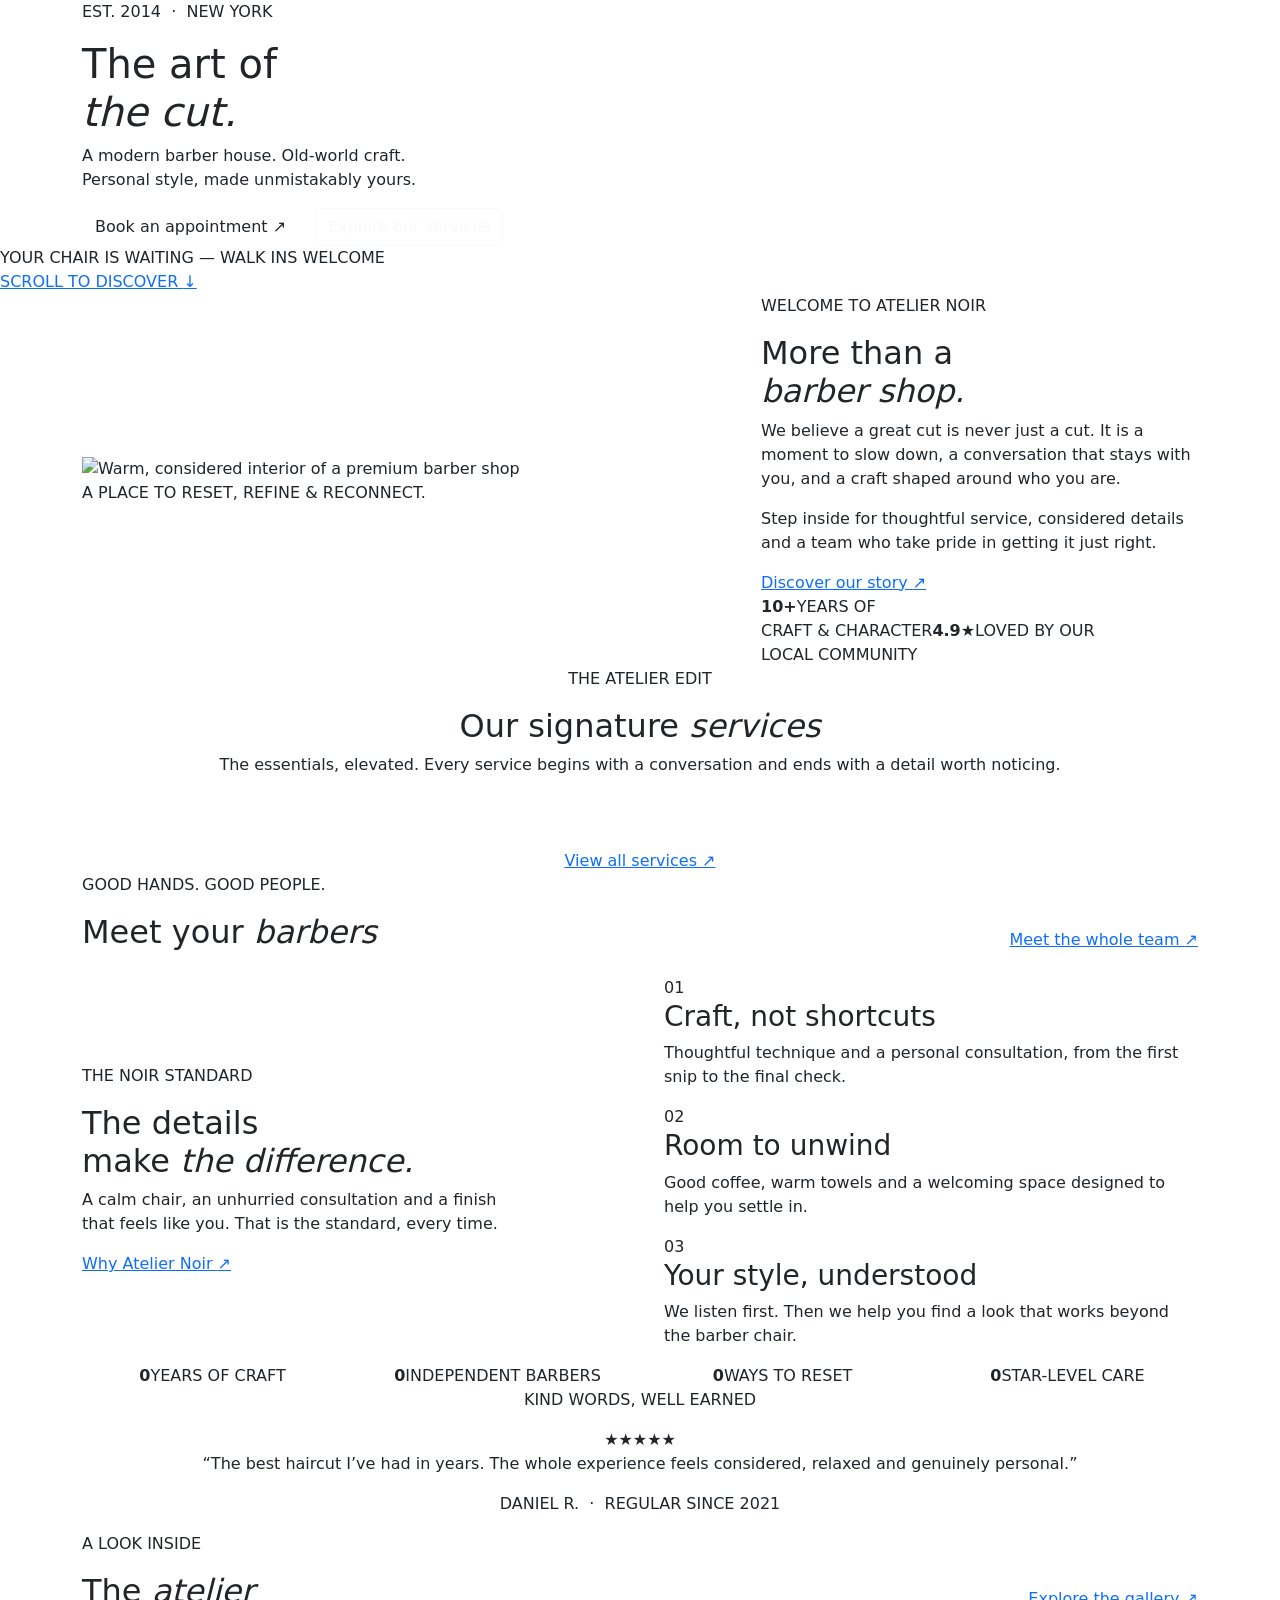
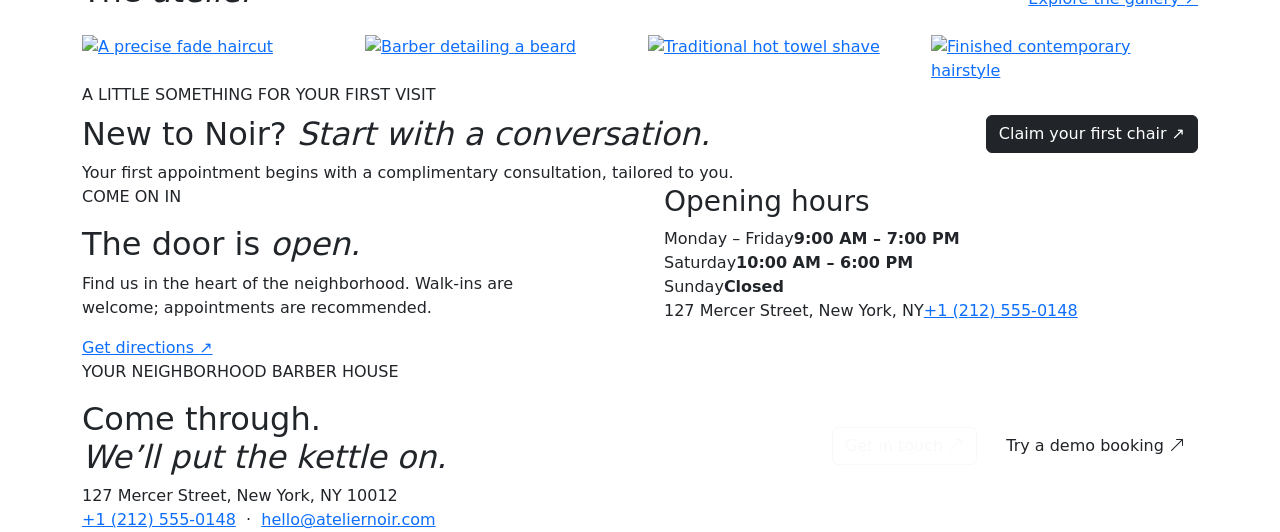
==== index.html @ aff69be7 "Add files via upload" ====
<!doctype html>
<html lang="en">
<head>
  <meta charset="utf-8">
  <meta name="viewport" content="width=device-width, initial-scale=1">
  <meta name="description" content="Atelier Noir is a modern barber house for considered cuts, traditional shaves and exceptional grooming in the heart of the city.">
  <title>Atelier Noir — The Art of the Cut</title>
  <link rel="icon" type="image/svg+xml" href="assets/icons/favicon.svg">
  <link rel="preconnect" href="https://fonts.googleapis.com">
  <link rel="preconnect" href="https://fonts.gstatic.com" crossorigin>
  <link href="https://fonts.googleapis.com/css2?family=DM+Sans:wght@400;500;600;700&family=Playfair+Display:wght@400;500;600;700&display=swap" rel="stylesheet">
  <link href="https://cdn.jsdelivr.net/npm/bootstrap@5.3.3/dist/css/bootstrap.min.css" rel="stylesheet">
  <link href="https://cdn.jsdelivr.net/npm/bootstrap-icons@1.11.3/font/bootstrap-icons.min.css" rel="stylesheet">
  <link href="css/style.css" rel="stylesheet">
  <link href="css/responsive.css" rel="stylesheet">
  <link href="css/animations.css" rel="stylesheet">
</head>
<body data-page="home">
  <div id="site-header"></div>
  <main>
    <section class="hero-home">
      <div class="hero-shade"></div>
      <div class="container hero-content">
        <p class="eyebrow reveal">EST. 2014 &nbsp;·&nbsp; NEW YORK</p>
        <h1 class="display-title reveal">The art of<br><em>the cut.</em></h1>
        <p class="hero-copy reveal">A modern barber house. Old-world craft.<br>Personal style, made unmistakably yours.</p>
        <div class="d-flex flex-wrap gap-3 reveal">
          <a class="btn btn-gold" href="booking.html">Book an appointment <span aria-hidden="true">↗</span></a>
          <a class="btn btn-outline-light" href="services.html">Explore our services</a>
        </div>
      </div>
      <div class="hero-note">YOUR CHAIR IS WAITING <span>—</span> WALK INS WELCOME</div>
      <a class="scroll-cue" href="#welcome" aria-label="Scroll to discover">SCROLL TO DISCOVER <span>↓</span></a>
    </section>

    <section id="welcome" class="section-pad welcome-section">
      <div class="container">
        <div class="row align-items-center g-5">
          <div class="col-lg-6 reveal">
            <div class="image-frame welcome-image"><img src="https://images.unsplash.com/photo-1503951914875-452162b0f3f1?auto=format&fit=crop&w=1200&q=85" alt="Warm, considered interior of a premium barber shop"></div>
            <span class="image-caption">A PLACE TO RESET, REFINE & RECONNECT.</span>
          </div>
          <div class="col-lg-5 offset-lg-1 reveal">
            <p class="eyebrow">WELCOME TO ATELIER NOIR</p>
            <h2 class="section-title">More than a<br><em>barber shop.</em></h2>
            <p class="body-copy">We believe a great cut is never just a cut. It is a moment to slow down, a conversation that stays with you, and a craft shaped around who you are.</p>
            <p class="body-copy">Step inside for thoughtful service, considered details and a team who take pride in getting it just right.</p>
            <a class="text-link" href="about.html">Discover our story <span>↗</span></a>
            <div class="stat-line"><strong>10<span>+</span></strong><span>YEARS OF<br>CRAFT & CHARACTER</span><strong>4.9<span>★</span></strong><span>LOVED BY OUR<br>LOCAL COMMUNITY</span></div>
          </div>
        </div>
      </div>
    </section>

    <section class="section-pad dark-section">
      <div class="container">
        <div class="section-heading text-center reveal">
          <p class="eyebrow">THE ATELIER EDIT</p><h2 class="section-title">Our signature <em>services</em></h2>
          <p class="body-copy mx-auto">The essentials, elevated. Every service begins with a conversation and ends with a detail worth noticing.</p>
        </div>
        <div id="featured-services" class="row g-4 mt-4"></div>
        <div class="text-center mt-5"><a href="services.html" class="text-link">View all services <span>↗</span></a></div>
      </div>
    </section>

    <section class="section-pad team-preview">
      <div class="container">
        <div class="d-flex justify-content-between align-items-end flex-wrap gap-3 mb-5 reveal">
          <div><p class="eyebrow">GOOD HANDS. GOOD PEOPLE.</p><h2 class="section-title mb-0">Meet your <em>barbers</em></h2></div>
          <a href="barbers.html" class="text-link">Meet the whole team <span>↗</span></a>
        </div>
        <div id="featured-barbers" class="row g-4"></div>
      </div>
    </section>

    <section class="why-section section-pad">
      <div class="container">
        <div class="row align-items-center g-5">
          <div class="col-lg-5 reveal"><p class="eyebrow">THE NOIR STANDARD</p><h2 class="section-title">The details<br>make <em>the difference.</em></h2><p class="body-copy">A calm chair, an unhurried consultation and a finish that feels like you. That is the standard, every time.</p><a href="about.html" class="text-link">Why Atelier Noir <span>↗</span></a></div>
          <div class="col-lg-6 offset-lg-1">
            <div class="feature-list reveal"><span class="feature-number">01</span><div><h3>Craft, not shortcuts</h3><p>Thoughtful technique and a personal consultation, from the first snip to the final check.</p></div></div>
            <div class="feature-list reveal"><span class="feature-number">02</span><div><h3>Room to unwind</h3><p>Good coffee, warm towels and a welcoming space designed to help you settle in.</p></div></div>
            <div class="feature-list reveal"><span class="feature-number">03</span><div><h3>Your style, understood</h3><p>We listen first. Then we help you find a look that works beyond the barber chair.</p></div></div>
          </div>
        </div>
      </div>
    </section>

    <section class="numbers-section section-pad">
      <div class="container">
        <div class="row text-center g-4">
          <div class="col-6 col-lg-3 reveal"><strong class="number-stat" data-count="10" data-suffix="+">0</strong><span>YEARS OF CRAFT</span></div>
          <div class="col-6 col-lg-3 reveal"><strong class="number-stat" data-count="3" data-suffix="">0</strong><span>INDEPENDENT BARBERS</span></div>
          <div class="col-6 col-lg-3 reveal"><strong class="number-stat" data-count="19" data-suffix="">0</strong><span>WAYS TO RESET</span></div>
          <div class="col-6 col-lg-3 reveal"><strong class="number-stat" data-count="5" data-suffix="★">0</strong><span>STAR-LEVEL CARE</span></div>
        </div>
      </div>
    </section>

    <section class="quote-section section-pad">
      <div class="container text-center reveal">
        <p class="eyebrow">KIND WORDS, WELL EARNED</p><div class="stars">★★★★★</div>
        <blockquote>“The best haircut I’ve had in years. The whole experience feels considered, relaxed and genuinely personal.”</blockquote>
        <p class="quote-credit">DANIEL R. &nbsp;·&nbsp; REGULAR SINCE 2021</p>
      </div>
    </section>

    <section class="section-pad gallery-strip">
      <div class="container">
        <div class="d-flex justify-content-between align-items-end mb-4 reveal"><div><p class="eyebrow">A LOOK INSIDE</p><h2 class="section-title mb-0">The <em>atelier</em></h2></div><a class="text-link" href="gallery.html">Explore the gallery <span>↗</span></a></div>
        <div class="row g-3">
          <div class="col-6 col-lg-3"><a class="gallery-tile" href="gallery.html"><img src="https://images.unsplash.com/photo-1621605815971-fbc98d665033?auto=format&fit=crop&w=700&q=80" alt="A precise fade haircut"></a></div>
          <div class="col-6 col-lg-3"><a class="gallery-tile" href="gallery.html"><img src="https://images.unsplash.com/photo-1622286342621-4bd786c2447c?auto=format&fit=crop&w=700&q=80" alt="Barber detailing a beard"></a></div>
          <div class="col-6 col-lg-3"><a class="gallery-tile" href="gallery.html"><img src="https://images.unsplash.com/photo-1512690459411-b9245aed614b?auto=format&fit=crop&w=700&q=80" alt="Traditional hot towel shave"></a></div>
          <div class="col-6 col-lg-3"><a class="gallery-tile" href="gallery.html"><img src="https://images.unsplash.com/photo-1599351431202-1e0f0137899a?auto=format&fit=crop&w=700&q=80" alt="Finished contemporary hairstyle"></a></div>
        </div>
      </div>
    </section>

    <section class="offer-band">
      <div class="container d-flex justify-content-between align-items-center flex-wrap gap-4">
        <div><p class="eyebrow mb-2">A LITTLE SOMETHING FOR YOUR FIRST VISIT</p><h2>New to Noir? <em>Start with a conversation.</em></h2><p class="mb-0">Your first appointment begins with a complimentary consultation, tailored to you.</p></div>
        <a href="booking.html" class="btn btn-dark">Claim your first chair <span>↗</span></a>
      </div>
    </section>

    <section class="section-pad hours-section">
      <div class="container">
        <div class="row g-5">
          <div class="col-lg-5 reveal"><p class="eyebrow">COME ON IN</p><h2 class="section-title">The door is <em>open.</em></h2><p class="body-copy">Find us in the heart of the neighborhood. Walk-ins are welcome; appointments are recommended.</p><a href="contact.html" class="text-link">Get directions <span>↗</span></a></div>
          <div class="col-lg-6 offset-lg-1 reveal"><div class="hours-card"><h3>Opening hours</h3><div><span>Monday – Friday</span><b>9:00 AM – 7:00 PM</b></div><div><span>Saturday</span><b>10:00 AM – 6:00 PM</b></div><div><span>Sunday</span><b class="gold-text">Closed</b></div><div class="hours-contact"><span>127 Mercer Street, New York, NY</span><a href="tel:+12125550148">+1 (212) 555-0148</a></div></div></div>
        </div>
      </div>
    </section>

    <section class="contact-strip section-pad dark-section">
      <div class="container d-flex justify-content-between align-items-center flex-wrap gap-4">
        <div class="reveal"><p class="eyebrow">YOUR NEIGHBORHOOD BARBER HOUSE</p><h2 class="section-title mb-2">Come through.<br><em>We’ll put the kettle on.</em></h2><p class="body-copy mb-0">127 Mercer Street, New York, NY 10012<br><a href="tel:+12125550148">+1 (212) 555-0148</a> &nbsp;·&nbsp; <a href="mailto:hello@ateliernoir.com">hello@ateliernoir.com</a></p></div>
        <div class="d-flex flex-wrap gap-3"><a href="contact.html" class="btn btn-outline-light">Get in touch <i class="bi bi-arrow-up-right"></i></a><a href="booking.html" class="btn btn-gold">Try a demo booking <i class="bi bi-arrow-up-right"></i></a></div>
      </div>
    </section>
  </main>
  <div id="site-footer"></div>
  <script src="js/main.js"></script>
</body>
</html>
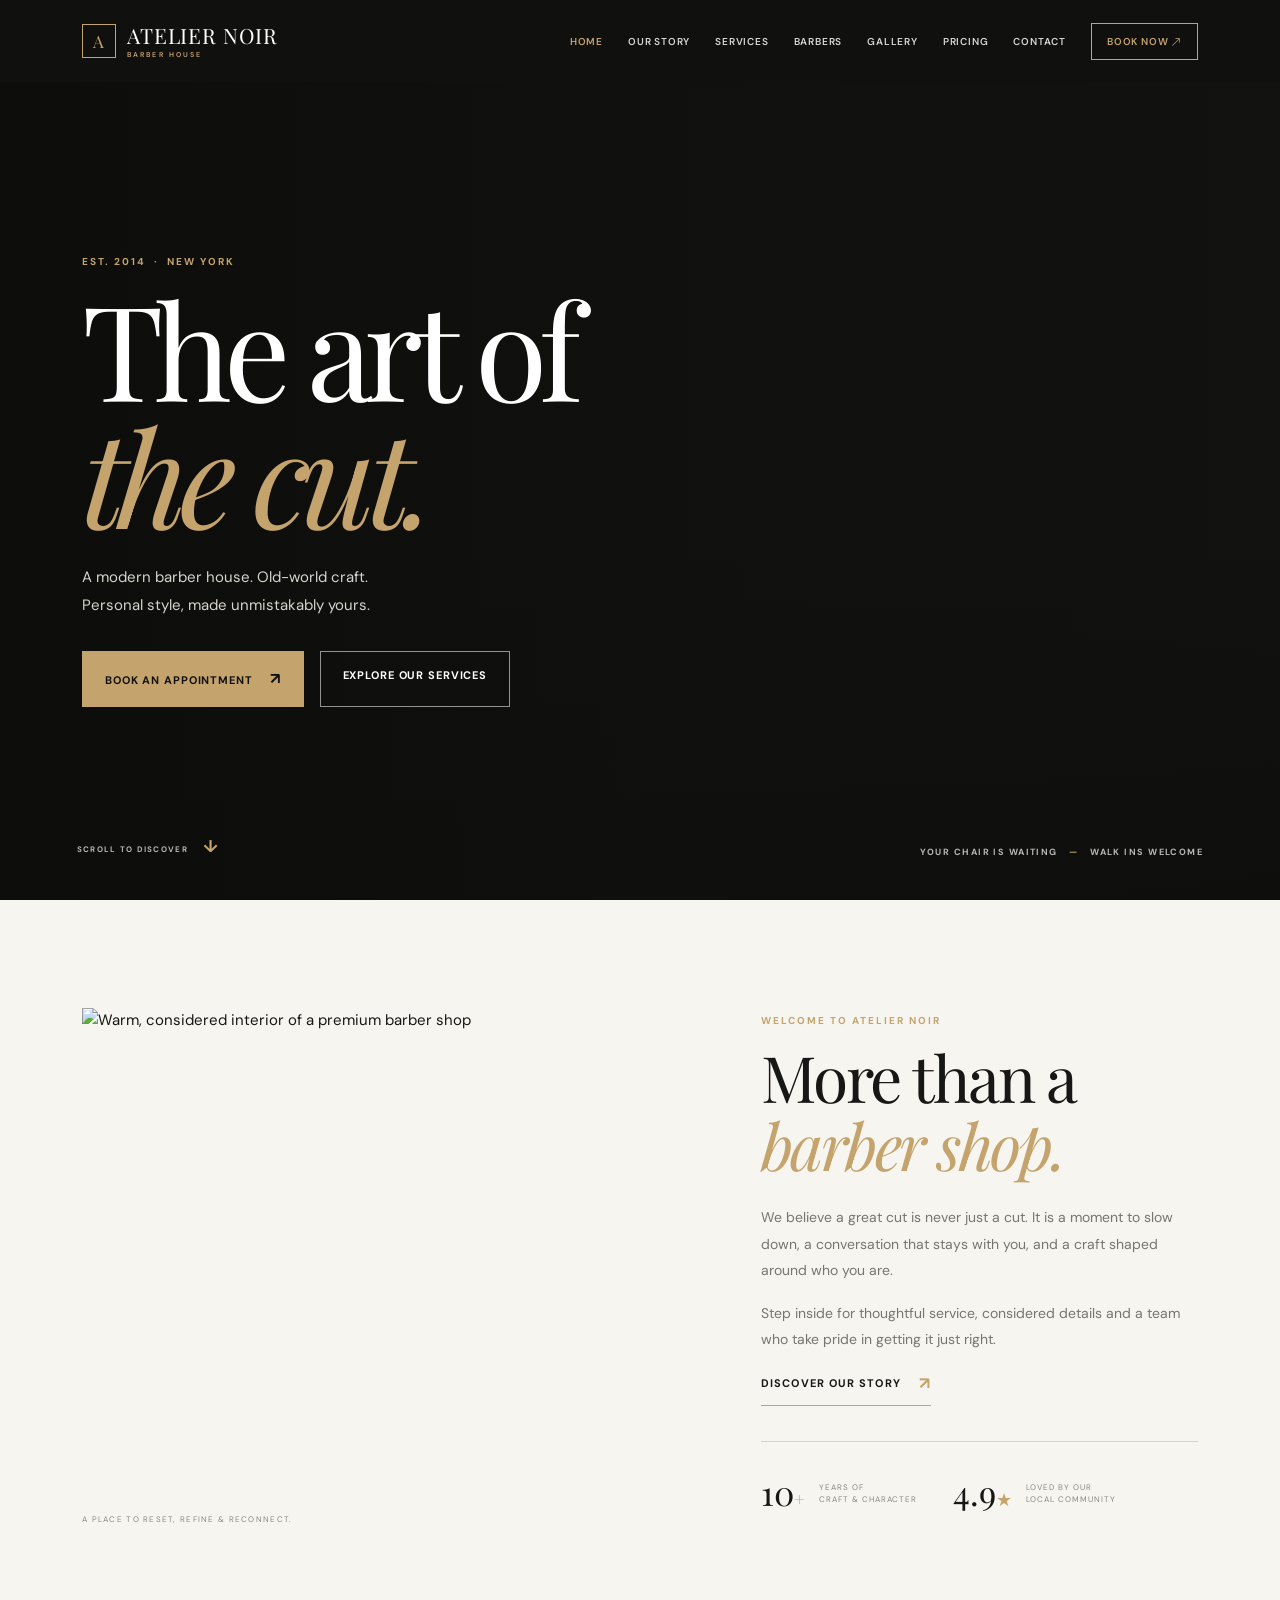
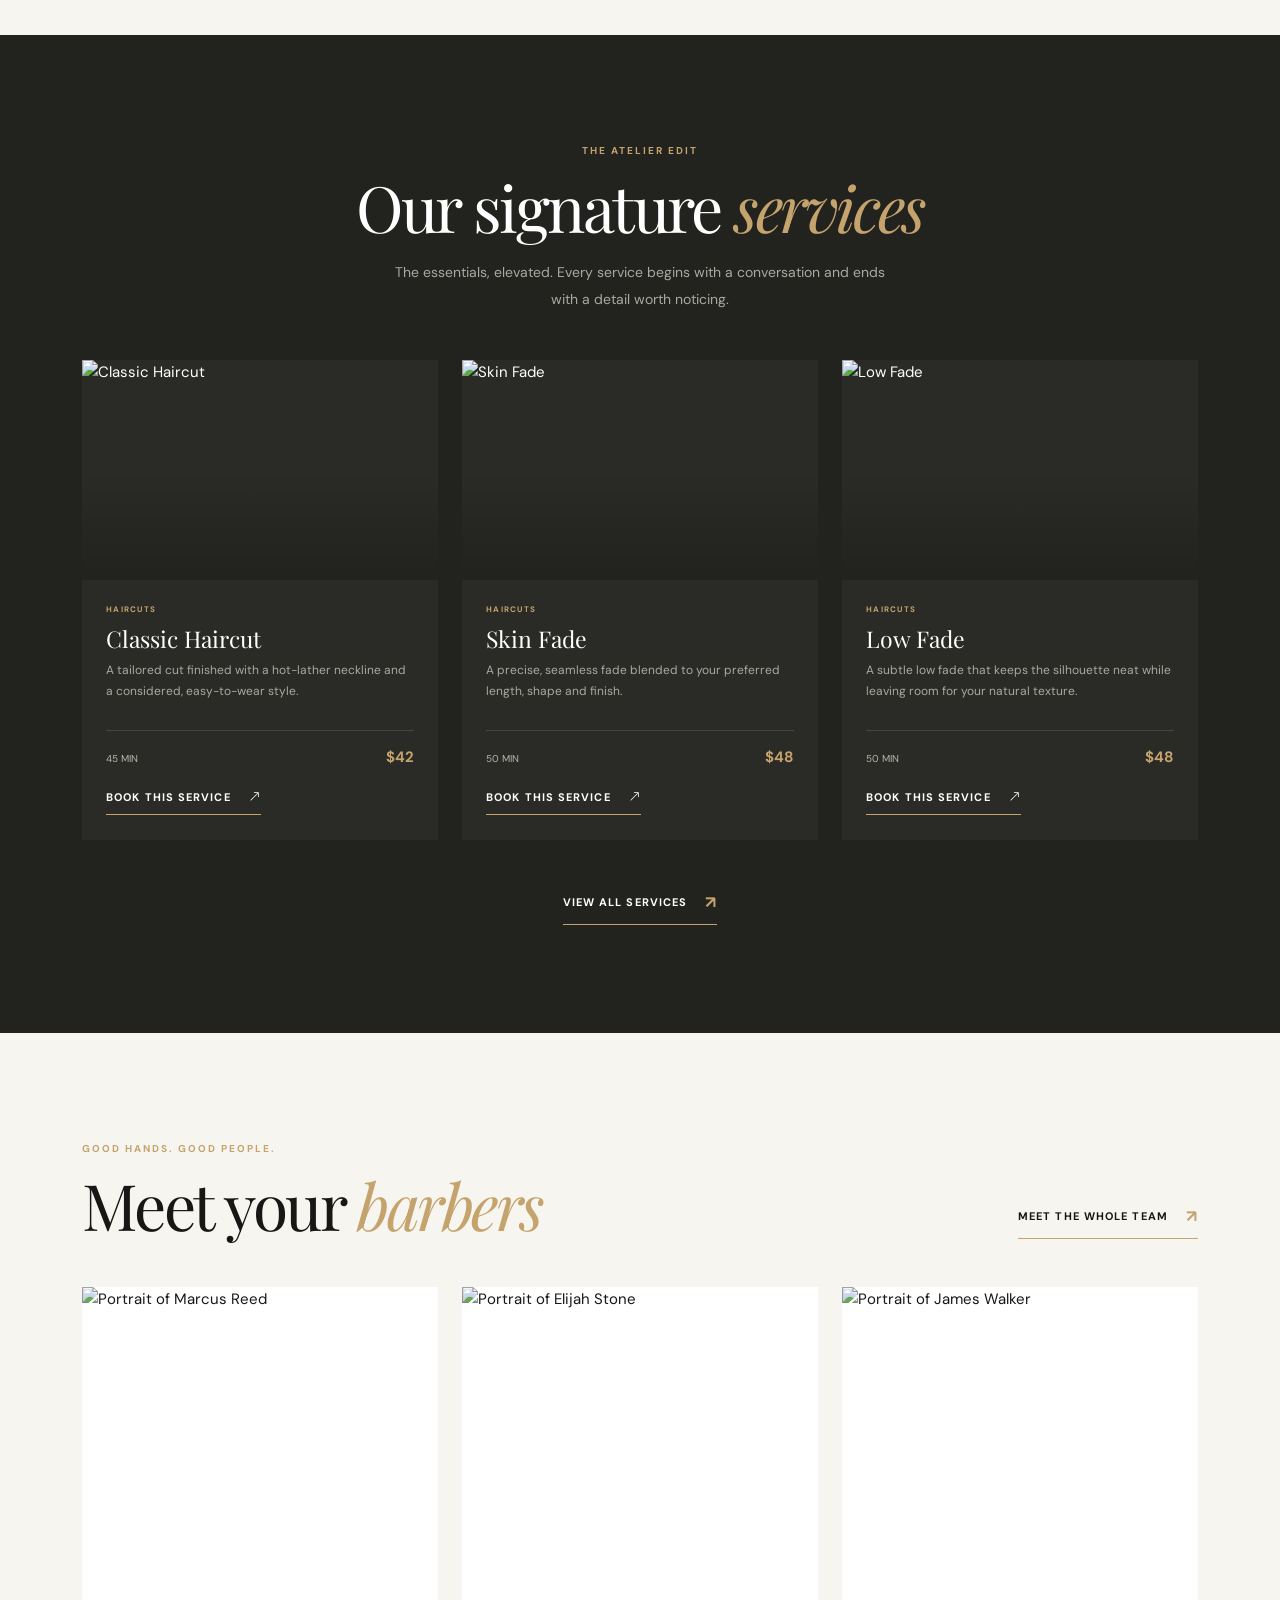
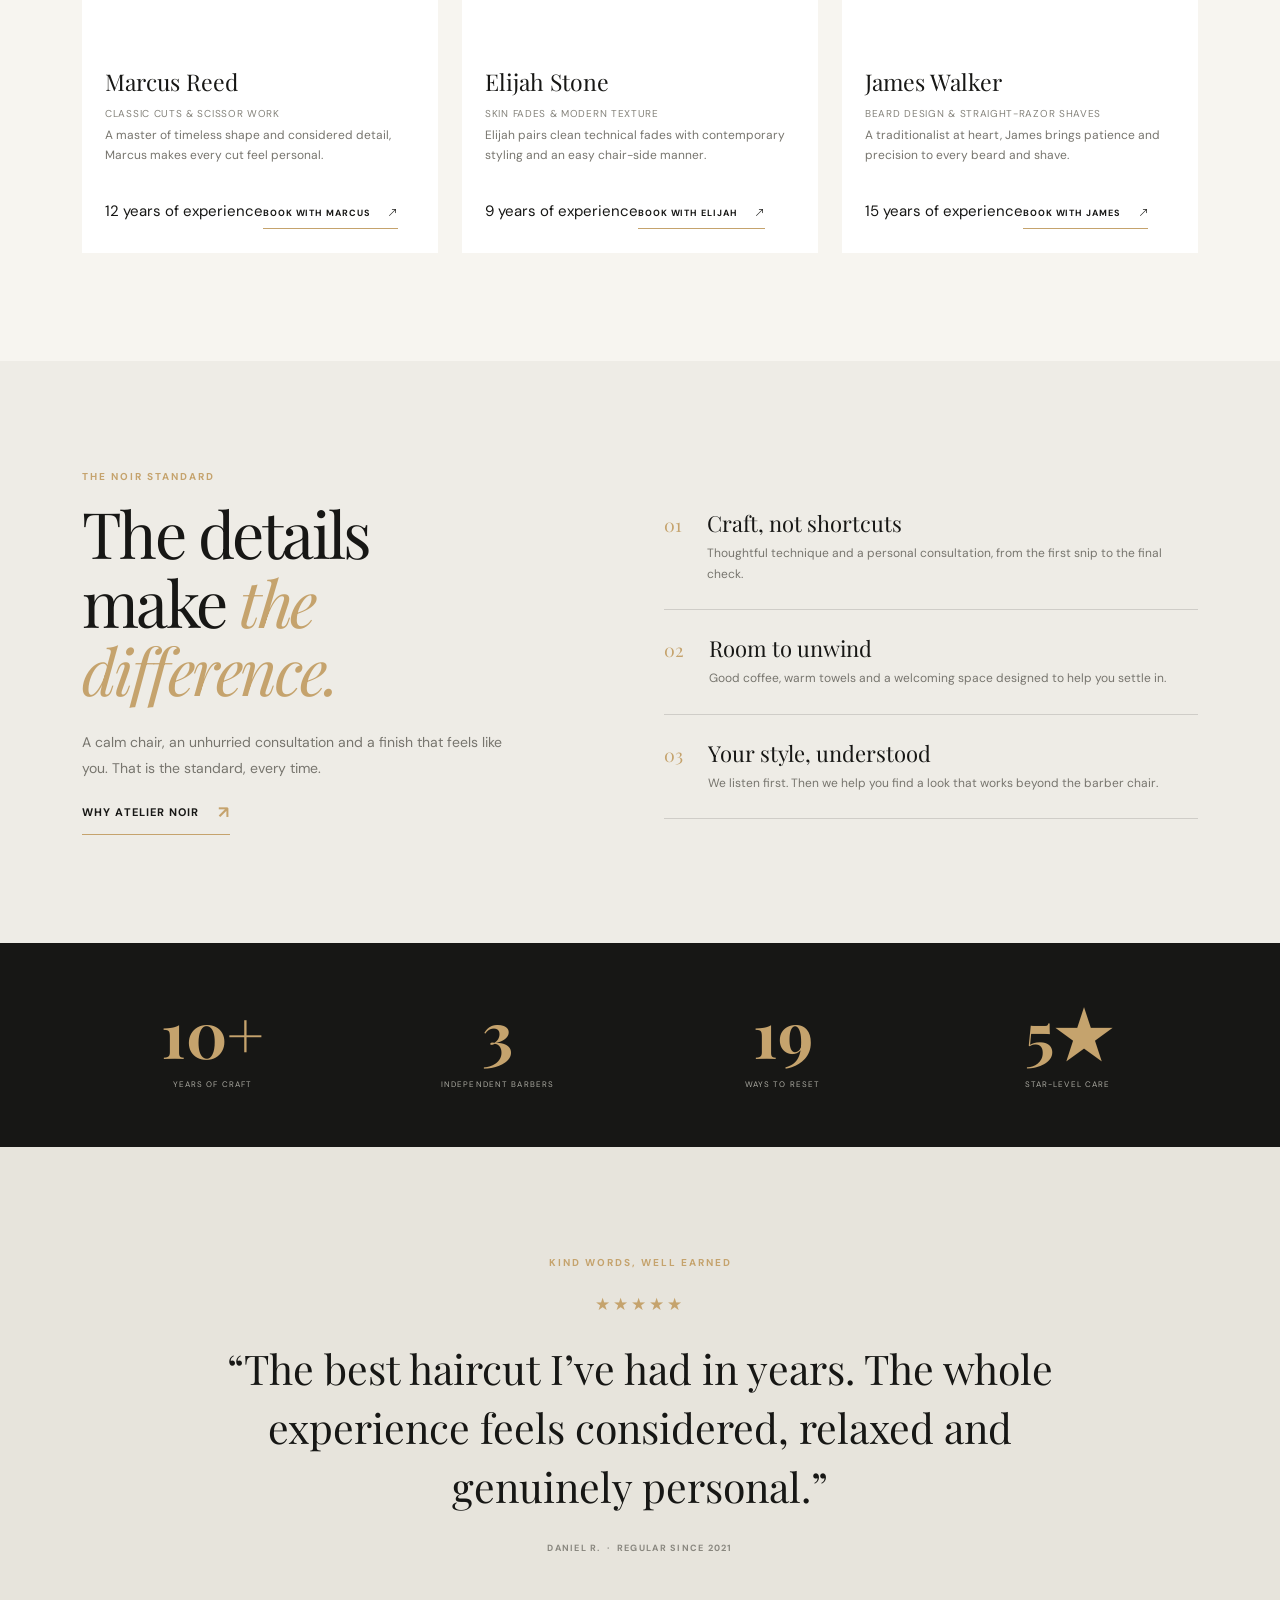
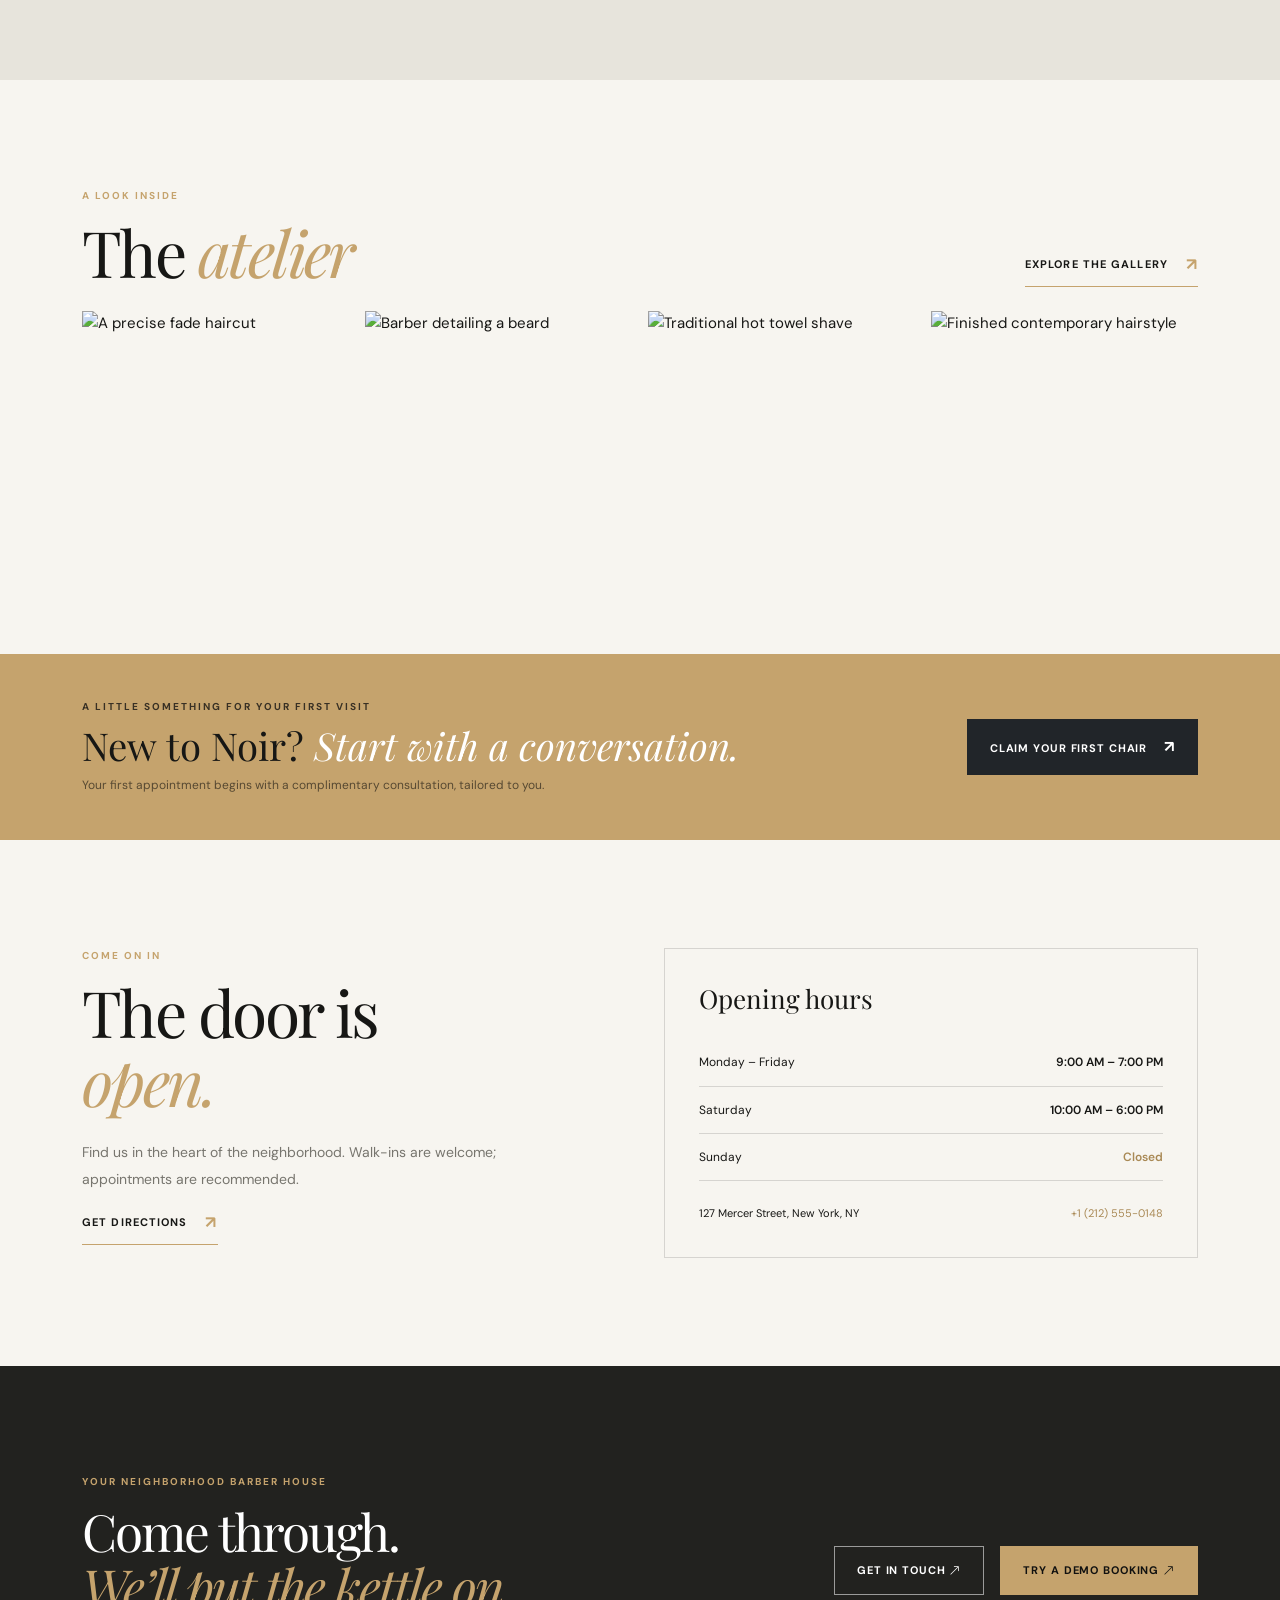
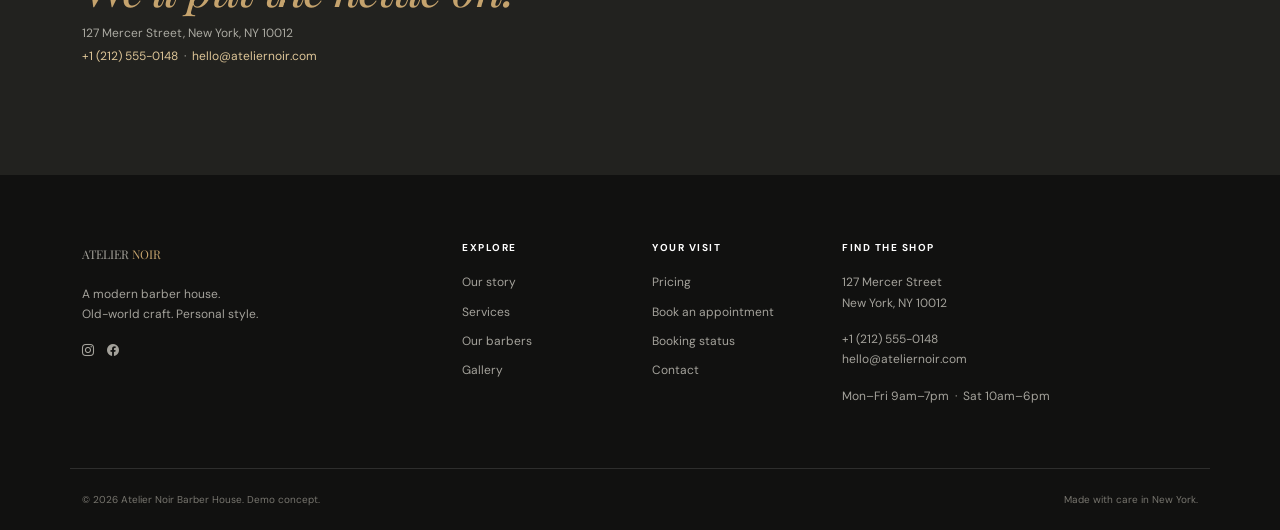
==== commit 8e3ecc6a: "Update index.html" ====
--- a/index.html
+++ b/index.html
@@ -11,9 +11,9 @@
   <link href="https://fonts.googleapis.com/css2?family=DM+Sans:wght@400;500;600;700&family=Playfair+Display:wght@400;500;600;700&display=swap" rel="stylesheet">
   <link href="https://cdn.jsdelivr.net/npm/bootstrap@5.3.3/dist/css/bootstrap.min.css" rel="stylesheet">
   <link href="https://cdn.jsdelivr.net/npm/bootstrap-icons@1.11.3/font/bootstrap-icons.min.css" rel="stylesheet">
-  <link href="css/style.css" rel="stylesheet">
-  <link href="css/responsive.css" rel="stylesheet">
-  <link href="css/animations.css" rel="stylesheet">
+<link href="./style.css" rel="stylesheet">
+<link href="./responsive.css" rel="stylesheet">
+<link href="./animations.css" rel="stylesheet">
 </head>
 <body data-page="home">
   <div id="site-header"></div>
@@ -141,6 +141,6 @@
     </section>
   </main>
   <div id="site-footer"></div>
-  <script src="js/main.js"></script>
+  <script src="./main.js"></script>
 </body>
 </html>
--- a/style.css
+++ b/style.css
@@ -0,0 +1,349 @@
+:root {
+  --ink: #171715;
+  --charcoal: #22221f;
+  --black: #111110;
+  --paper: #f7f5f0;
+  --white: #fff;
+  --gold: #c5a36d;
+  --gold-light: #ddc597;
+  --muted: #89877f;
+  --line: rgba(31, 30, 27, .15);
+  --serif: "Playfair Display", Georgia, serif;
+  --sans: "DM Sans", Arial, sans-serif;
+}
+
+* { box-sizing: border-box; }
+html { scroll-behavior: smooth; scroll-padding-top: 85px; }
+body { margin: 0; color: var(--ink); background: var(--paper); font-family: var(--sans); font-size: 15px; line-height: 1.7; }
+body.nav-open { overflow: hidden; }
+img { display: block; max-width: 100%; }
+a { color: inherit; text-decoration: none; }
+a:hover { color: var(--gold); }
+button, input, textarea { font: inherit; }
+.serif, .section-title, .display-title, .page-hero h1, blockquote { font-family: var(--serif); }
+.eyebrow { color: var(--gold); font-size: 10px; font-weight: 700; letter-spacing: .2em; line-height: 1.5; margin: 0 0 15px; }
+.section-title { font-size: clamp(2.4rem, 5vw, 4.1rem); font-weight: 400; letter-spacing: -.04em; line-height: 1.07; margin: 0 0 24px; }
+.section-title em, .page-hero h1 em, .display-title em, .offer-band h2 em { color: var(--gold); font-weight: 400; }
+.body-copy { color: #77756e; font-size: 14px; line-height: 1.9; max-width: 520px; }
+.section-pad { padding: 108px 0; }
+.dark-section { color: var(--white); background: var(--charcoal); }
+.dark-section .body-copy { color: #aaa9a1; }
+.section-heading { max-width: 680px; margin: 0 auto; }
+.section-heading .section-title { margin-bottom: 18px; }
+.btn { border-radius: 0; font-size: 11px; font-weight: 700; letter-spacing: .08em; padding: 15px 22px; text-transform: uppercase; transition: background .25s ease, color .25s ease, transform .25s ease, border-color .25s ease; }
+.btn:hover { transform: translateY(-2px); }
+.btn span { display: inline-block; font-size: 16px; margin-left: 13px; transition: transform .25s; }
+.btn:hover span { transform: translate(3px, -2px); }
+.btn-gold { color: var(--black); background: var(--gold); border: 1px solid var(--gold); }
+.btn-gold:hover, .btn-gold:focus { color: var(--black); background: var(--gold-light); border-color: var(--gold-light); }
+.btn-outline-light { border-color: rgba(255,255,255,.55); color: #fff; }
+.btn-outline-light:hover { color: var(--black); background: #fff; border-color: #fff; }
+.btn-outline-dark { border-color: var(--ink); color: var(--ink); }
+.btn-outline-dark:hover { color: #fff; background: var(--ink); }
+.text-link { align-items: center; border-bottom: 1px solid var(--gold); color: inherit; display: inline-flex; font-size: 11px; font-weight: 700; gap: 18px; letter-spacing: .1em; padding: 0 0 7px; text-transform: uppercase; }
+.text-link span { color: var(--gold); font-size: 17px; }
+.text-link:hover { color: var(--gold); }
+
+/* Shared navigation and footer */
+.site-nav { background: rgba(17,17,16,.96); left: 0; position: fixed; right: 0; top: 0; z-index: 20; }
+.site-nav .container { align-items: center; display: flex; min-height: 82px; }
+.brand-mark { align-items: center; color: #fff; display: inline-flex; font-family: var(--serif); font-size: 21px; gap: 11px; letter-spacing: .04em; line-height: 1; }
+.brand-icon { align-items: center; border: 1px solid var(--gold); color: var(--gold); display: inline-flex; font-family: var(--serif); font-size: 17px; height: 34px; justify-content: center; width: 34px; }
+.brand-mark small { color: var(--gold); display: block; font-family: var(--sans); font-size: 7px; font-weight: 600; letter-spacing: .3em; margin-top: 5px; }
+.nav-list { align-items: center; display: flex; gap: 25px; list-style: none; margin: 0 0 0 auto; padding: 0; }
+.nav-list a { color: #d7d6d1; font-size: 10px; font-weight: 600; letter-spacing: .08em; text-transform: uppercase; transition: color .2s; }
+.nav-list a:hover, .nav-list a[aria-current="page"] { color: var(--gold); }
+.nav-list .nav-book { border: 1px solid var(--gold); color: var(--gold); padding: 11px 15px; }
+.nav-toggle { background: none; border: 0; color: #fff; display: none; font-size: 24px; margin-left: auto; }
+.site-footer { background: #111110; color: #c7c5be; padding: 67px 0 22px; }
+.footer-top { border-bottom: 1px solid rgba(255,255,255,.12); padding-bottom: 46px; }
+.footer-brand { color: #fff; font-family: var(--serif); font-size: 27px; }
+.footer-brand span { color: var(--gold); }
+.site-footer p, .site-footer a { color: #a4a29b; font-size: 12px; }
+.site-footer a:hover { color: var(--gold); }
+.footer-heading { color: #fff; font-size: 10px; font-weight: 700; letter-spacing: .15em; margin-bottom: 18px; text-transform: uppercase; }
+.footer-links { display: grid; gap: 9px; }
+.footer-bottom { color: #77756e; display: flex; font-size: 10px; justify-content: space-between; padding-top: 22px; }
+.footer-social { display: flex; gap: 13px; }
+
+/* Home */
+.hero-home { align-items: center; background: #121211 url("https://images.unsplash.com/photo-1599351431202-1e0f0137899a?auto=format&fit=crop&w=2200&q=90") center 43%/cover no-repeat; color: white; display: flex; min-height: 770px; overflow: hidden; position: relative; }
+.hero-shade { background: linear-gradient(90deg, rgba(12,12,11,.91), rgba(15,15,14,.62) 49%, rgba(12,12,11,.10)), linear-gradient(0deg, rgba(10,10,9,.48), transparent 40%); inset: 0; position: absolute; }
+.hero-content { padding-bottom: 54px; padding-top: 115px; position: relative; z-index: 1; }
+.display-title { font-size: clamp(4.5rem, 10.3vw, 8.6rem); font-weight: 400; letter-spacing: -.065em; line-height: .96; margin: 0 0 27px; }
+.hero-copy { color: #d6d4cd; font-size: 15px; line-height: 1.85; margin-bottom: 31px; }
+.hero-note { bottom: 40px; color: rgba(255,255,255,.7); font-size: 9px; font-weight: 700; letter-spacing: .16em; position: absolute; right: 6%; }
+.hero-note span { color: var(--gold); padding: 0 8px; }
+.scroll-cue { bottom: 39px; color: rgba(255,255,255,.7); font-size: 8px; font-weight: 700; left: 6%; letter-spacing: .16em; position: absolute; }
+.scroll-cue span { color: var(--gold); font-size: 17px; margin-left: 12px; }
+.welcome-image { height: 490px; }
+.image-frame { overflow: hidden; position: relative; }
+.image-frame img { height: 100%; object-fit: cover; transition: transform .7s ease; width: 100%; }
+.image-frame:hover img { transform: scale(1.035); }
+.image-caption { color: var(--muted); display: block; font-size: 8px; letter-spacing: .16em; margin-top: 15px; }
+.stat-line { align-items: center; border-top: 1px solid var(--line); display: flex; gap: 14px; margin-top: 35px; padding-top: 22px; }
+.stat-line strong { font-family: var(--serif); font-size: 34px; font-weight: 400; }
+.stat-line strong span { color: var(--gold); font-size: 18px; }
+.stat-line > span { color: var(--muted); font-size: 8px; letter-spacing: .12em; line-height: 1.5; margin-right: 22px; }
+.service-card { background: #2a2a27; height: 100%; transition: transform .3s ease, background .3s ease; }
+.service-card:hover { background: #30302c; transform: translateY(-5px); }
+.service-image { height: 220px; overflow: hidden; }
+.service-image img { height: 100%; object-fit: cover; transition: transform .55s; width: 100%; }
+.service-card:hover .service-image img { transform: scale(1.05); }
+.service-info { padding: 23px 24px 25px; }
+.service-info h3, .barber-info h3 { font-family: var(--serif); font-size: 23px; font-weight: 400; }
+.service-info p { color: #aaa9a1; font-size: 12px; min-height: 54px; }
+.service-meta { align-items: center; border-top: 1px solid rgba(255,255,255,.12); color: #b7b5ad; display: flex; font-size: 10px; justify-content: space-between; padding-top: 14px; }
+.service-meta strong { color: var(--gold); font-size: 15px; }
+.service-info .text-link { color: #fff; margin-top: 17px; }
+.barber-card { background: #fff; height: 100%; }
+.barber-image { height: 360px; overflow: hidden; }
+.barber-image img { filter: saturate(.72); height: 100%; object-fit: cover; object-position: center 20%; transition: transform .6s, filter .4s; width: 100%; }
+.barber-card:hover .barber-image img { filter: saturate(1); transform: scale(1.04); }
+.barber-info { padding: 21px 23px 24px; }
+.barber-info h3 { margin-bottom: 4px; }
+.barber-info .specialty { color: #85837b; font-size: 10px; letter-spacing: .07em; text-transform: uppercase; }
+.barber-info p { color: #77756e; font-size: 12px; min-height: 58px; }
+.barber-info .text-link { font-size: 9px; }
+.why-section { background: #eeece6; }
+.feature-list { border-bottom: 1px solid var(--line); display: flex; gap: 25px; padding: 25px 0; }
+.feature-number { color: var(--gold); font-family: var(--serif); font-size: 18px; }
+.feature-list h3 { font-family: var(--serif); font-size: 22px; font-weight: 400; margin: 0 0 7px; }
+.feature-list p { color: #77756e; font-size: 12px; margin: 0; }
+.quote-section { background: #e7e4dc; }
+.stars { color: var(--gold); font-size: 17px; letter-spacing: .17em; margin: 20px 0; }
+blockquote { font-size: clamp(1.8rem, 3.2vw, 2.8rem); line-height: 1.45; margin: 0 auto 24px; max-width: 850px; }
+.quote-credit { color: var(--muted); font-size: 9px; font-weight: 700; letter-spacing: .14em; }
+.gallery-tile { display: block; height: 235px; overflow: hidden; }
+.gallery-tile img { height: 100%; object-fit: cover; transition: transform .55s, filter .4s; width: 100%; }
+.gallery-tile:hover img { filter: brightness(.83); transform: scale(1.06); }
+.offer-band { background: var(--gold); padding: 45px 0; }
+.offer-band .eyebrow { color: #383024; }
+.offer-band h2 { font-family: var(--serif); font-size: clamp(1.8rem, 3vw, 2.8rem); font-weight: 400; margin-bottom: 7px; }
+.offer-band h2 em { color: #fff; }
+.offer-band p:not(.eyebrow) { color: #574932; font-size: 12px; }
+.hours-card { border: 1px solid var(--line); padding: 34px; }
+.hours-card h3 { font-family: var(--serif); font-size: 26px; font-weight: 400; margin-bottom: 25px; }
+.hours-card > div:not(.hours-contact) { border-bottom: 1px solid var(--line); display: flex; font-size: 12px; justify-content: space-between; padding: 13px 0; }
+.hours-card b { font-weight: 600; }
+.gold-text { color: #a98955; }
+.hours-contact { display: flex; flex-wrap: wrap; font-size: 11px; gap: 9px 22px; justify-content: space-between; padding-top: 23px; }
+.hours-contact a { color: #a98955; }
+
+/* Inner page masthead and shared components */
+.page-hero { align-items: center; background-color: #161615; background-image: linear-gradient(90deg, rgba(14,14,13,.87), rgba(14,14,13,.34)), var(--page-image); background-position: center, center 45%; background-repeat: no-repeat; background-size: cover; color: #fff; display: flex; min-height: 455px; padding: 125px 0 55px; }
+.page-hero h1 { font-size: clamp(3.5rem, 7vw, 6rem); font-weight: 400; letter-spacing: -.05em; line-height: 1.05; margin: 0 0 15px; }
+.page-hero p:not(.eyebrow) { color: #d3d1ca; font-size: 14px; }
+.compact-hero { min-height: 370px; }
+.principle-card { border: 1px solid rgba(255,255,255,.14); height: 100%; padding: 32px 28px; text-align: left; }
+.principle-card > span { color: var(--gold); font-family: var(--serif); font-size: 20px; }
+.principle-card h3 { font-family: var(--serif); font-size: 25px; font-weight: 400; margin: 24px 0 9px; }
+.principle-card p { color: #aaa9a1; font-size: 12px; margin: 0; }
+.team-preview { background: var(--paper); }
+.gallery-controls { display: flex; flex-wrap: wrap; gap: 10px; justify-content: center; }
+.filter-btn { background: transparent; border: 1px solid var(--line); color: #5d5b55; cursor: pointer; font-size: 10px; letter-spacing: .08em; padding: 10px 18px; text-transform: uppercase; }
+.filter-btn.active, .filter-btn:hover { background: var(--ink); border-color: var(--ink); color: white; }
+.gallery-grid { display: grid; gap: 16px; grid-auto-rows: 240px; grid-template-columns: repeat(3, 1fr); }
+.gallery-item { background: #222; border: 0; cursor: zoom-in; min-height: 0; overflow: hidden; padding: 0; position: relative; text-align: left; }
+.gallery-item.tall { grid-row: span 2; }
+.gallery-item img { height: 100%; object-fit: cover; transition: transform .55s, opacity .4s; width: 100%; }
+.gallery-item::after { background: linear-gradient(0deg, rgba(0,0,0,.68), transparent 50%); content: ""; inset: 0; position: absolute; }
+.gallery-item span { bottom: 18px; color: #fff; font-size: 9px; font-weight: 700; letter-spacing: .14em; left: 19px; position: absolute; z-index: 1; }
+.gallery-item:hover img { opacity: .8; transform: scale(1.045); }
+.gallery-item.filtered-out { display: none; }
+.lightbox { align-items: center; background: rgba(7,7,7,.94); display: none; inset: 0; justify-content: center; padding: 40px; position: fixed; z-index: 100; }
+.lightbox.open { display: flex; }
+.lightbox img { max-height: 90vh; max-width: min(1050px, 92vw); object-fit: contain; }
+.lightbox-close { background: none; border: 0; color: #fff; font-size: 42px; position: absolute; right: 28px; top: 12px; }
+.transformation-section { background: #eeece6; }
+.comparison-card { background: #fff; padding: 12px; }
+.comparison-image { height: 360px; overflow: hidden; position: relative; }
+.comparison-image img { height: 100%; object-fit: cover; width: 100%; }
+.comparison-after { inset: 0; position: absolute; }
+.comparison-before { clip-path: inset(0 calc(100% - var(--split)) 0 0); inset: 0; position: absolute; }
+.comparison-label { background: rgba(17,17,16,.78); bottom: 12px; color: white; font-size: 8px; font-weight: 700; letter-spacing: .13em; padding: 6px 9px; position: absolute; }
+.before-label { left: 12px; }
+.after-label { right: 12px; }
+.comparison-slider { appearance: none; background: #e5e1d8; cursor: ew-resize; height: 3px; margin: 20px 0 8px; width: 100%; }
+.comparison-slider::-webkit-slider-thumb { appearance: none; background: var(--gold); border: 2px solid white; border-radius: 50%; box-shadow: 0 0 0 1px var(--gold); height: 17px; width: 17px; }
+.comparison-slider::-moz-range-thumb { background: var(--gold); border: 2px solid white; border-radius: 50%; box-shadow: 0 0 0 1px var(--gold); height: 17px; width: 17px; }
+.pricing-list { margin: 0 auto; max-width: 850px; }
+.pricing-row { align-items: center; border-bottom: 1px solid var(--line); display: grid; gap: 20px; grid-template-columns: 1fr auto 90px auto; padding: 20px 0; }
+.pricing-row:first-child { border-top: 1px solid var(--line); }
+.pricing-row h3 { font-family: var(--serif); font-size: 21px; font-weight: 400; margin: 0 0 4px; }
+.pricing-row p { color: #85837b; font-size: 11px; margin: 0; }
+.pricing-row .duration { color: #77756e; font-size: 10px; }
+.pricing-row .price { color: #a98955; font-family: var(--serif); font-size: 22px; text-align: right; }
+.pricing-book { border-bottom: 1px solid var(--gold); color: var(--ink); font-size: 9px; font-weight: 700; letter-spacing: .1em; padding-bottom: 5px; text-transform: uppercase; white-space: nowrap; }
+.pricing-book i { color: var(--gold); margin-left: 4px; }
+
+/* Forms and booking */
+.form-label { color: #4c4a44; font-size: 10px; font-weight: 700; letter-spacing: .08em; margin-bottom: 8px; text-transform: uppercase; }
+.optional { color: #aaa79f; font-size: 9px; font-weight: 400; }
+.form-control { background: #fff; border: 1px solid #dedbd3; border-radius: 0; color: var(--ink); font-size: 13px; min-height: 47px; padding: 12px 14px; }
+.form-control:focus { background: #fff; border-color: var(--gold); box-shadow: 0 0 0 .18rem rgba(197,163,109,.16); color: var(--ink); }
+textarea.form-control { min-height: 115px; resize: vertical; }
+.form-alert { background: #f5e8e3; border-left: 3px solid #b1543e; color: #713e31; font-size: 12px; margin: 0 0 20px; padding: 13px 15px; }
+.form-alert.success { background: #e7efe4; border-color: #628057; color: #385135; }
+.booking-area { background: #eeece6; }
+.booking-shell { background: #fbfaf7; padding: 40px 46px; }
+.booking-progress { margin-bottom: 42px; }
+.progress-label { display: flex; justify-content: space-between; margin-bottom: 12px; }
+.progress-label span:first-child { color: var(--gold); font-size: 9px; font-weight: 700; letter-spacing: .14em; }
+.progress-label span:last-child { color: #77756e; font-size: 10px; }
+.progress-track { background: #e6e3db; height: 2px; }
+.progress-track span { background: var(--gold); display: block; height: 100%; transition: width .3s; width: 20%; }
+.booking-step { display: none; min-height: 330px; }
+.booking-step.active { display: block; }
+.booking-step h2 { font-family: var(--serif); font-size: 34px; font-weight: 400; margin: 0 0 8px; }
+.booking-step .body-copy { font-size: 12px; margin-bottom: 27px; }
+.select-grid { display: grid; gap: 12px; grid-template-columns: repeat(2, 1fr); }
+.select-card { background: #fff; border: 1px solid #e4e1d9; color: var(--ink); cursor: pointer; padding: 17px; text-align: left; transition: border-color .2s, background .2s; }
+.select-card:hover, .select-card.selected { background: #f5f0e5; border-color: var(--gold); }
+.select-card h3 { font-family: var(--serif); font-size: 19px; font-weight: 400; margin: 0 0 5px; }
+.select-card p { color: #85837b; font-size: 10px; line-height: 1.6; margin: 0; }
+.select-card .select-price { color: #a98955; font-size: 12px; font-weight: 700; margin-top: 9px; }
+.barber-select-grid .select-card { align-items: center; display: flex; gap: 13px; }
+.barber-select-grid img { height: 58px; object-fit: cover; width: 51px; }
+.barber-select-grid .select-card p { margin: 0; }
+.date-input { max-width: 300px; }
+.small-muted { color: #8a887f; font-size: 10px; }
+.small-muted.is-loading::after { animation: loading-spin .8s linear infinite; border: 1px solid #d6d3ca; border-top-color: var(--gold); border-radius: 50%; content: ""; display: inline-block; height: 11px; margin-left: 8px; vertical-align: -2px; width: 11px; }
+@keyframes loading-spin { to { transform: rotate(360deg); } }
+.time-slots { display: flex; flex-wrap: wrap; gap: 9px; }
+.time-slot { background: #fff; border: 1px solid #dedbd3; color: var(--ink); cursor: pointer; font-size: 11px; min-width: 77px; padding: 10px 12px; }
+.time-slot:hover, .time-slot.selected { background: var(--ink); border-color: var(--ink); color: #fff; }
+.booking-actions { border-top: 1px solid var(--line); display: flex; margin-top: 28px; padding-top: 22px; }
+.booking-actions .btn { padding: 12px 17px; }
+.booking-actions .btn:disabled { cursor: not-allowed; opacity: .58; transform: none; }
+.booking-summary { background: #f1efe9; padding: 20px; }
+.summary-row { border-bottom: 1px solid var(--line); display: flex; font-size: 12px; justify-content: space-between; padding: 10px 0; }
+.summary-row:last-child { border: 0; }
+.summary-row span { color: #77756e; }
+.confirmation-mark { align-items: center; background: var(--gold); border-radius: 50%; color: #171715; display: flex; font-size: 29px; height: 58px; justify-content: center; margin-bottom: 25px; width: 58px; }
+.booking-success { animation: booking-success-in .55s cubic-bezier(.2,.8,.2,1) both; }
+.booking-success .confirmation-mark { animation: confirmation-pop .65s .12s cubic-bezier(.2,.8,.2,1) both; }
+.booking-success-details { margin-top: 20px; }
+.booking-start-over { background: transparent; border-left: 0; border-right: 0; border-top: 0; cursor: pointer; }
+.booking-button-spinner { animation: loading-spin .8s linear infinite; border: 2px solid rgba(23,23,21,.25); border-top-color: var(--ink); border-radius: 50%; display: inline-block; height: 13px; margin-right: 7px; vertical-align: -2px; width: 13px; }
+.booking-toast { background: var(--ink); border-left: 3px solid var(--gold); bottom: 24px; box-shadow: 0 12px 35px rgba(0,0,0,.2); color: white; font-size: 12px; max-width: min(420px, calc(100vw - 32px)); opacity: 0; padding: 14px 18px; pointer-events: none; position: fixed; right: 24px; transform: translateY(12px); transition: opacity .25s, transform .25s; z-index: 1200; }
+.booking-toast.visible { opacity: 1; transform: translateY(0); }
+.booking-toast.success { border-left-color: #80a879; }
+@keyframes booking-success-in { from { opacity: 0; transform: translateY(14px); } to { opacity: 1; transform: translateY(0); } }
+@keyframes confirmation-pop { 0% { opacity: 0; transform: scale(.65); } 75% { transform: scale(1.08); } 100% { opacity: 1; transform: scale(1); } }
+.reference-box { background: #f1efe9; display: grid; gap: 5px; margin-top: 25px; padding: 18px; }
+.reference-box span { color: #77756e; font-size: 9px; font-weight: 700; letter-spacing: .13em; }
+.reference-box strong { font-family: var(--serif); font-size: 25px; letter-spacing: .1em; }
+.booking-aside { border-left: 1px solid var(--line); padding: 20px 0 20px 28px; }
+.booking-aside h3 { font-family: var(--serif); font-size: 25px; font-weight: 400; line-height: 1.3; }
+.booking-aside p { color: #77756e; font-size: 11px; }
+.booking-aside a { color: #987743; font-size: 11px; }
+.aside-line { border-top: 1px solid var(--line); margin: 25px 0; }
+.status-card { background: #fbfaf7; margin: 0 auto; max-width: 610px; padding: 42px; }
+.status-card h2 { font-family: var(--serif); font-size: 36px; font-weight: 400; margin-bottom: 24px; }
+.status-result { background: #f1efe9; margin-top: 25px; padding: 21px; }
+.status-result h3 { font-family: var(--serif); font-size: 22px; font-weight: 400; }
+.status-result .summary-row { font-size: 11px; }
+.status-badge { background: #e4eddf; color: #476342; display: inline-block; font-size: 9px; font-weight: 700; letter-spacing: .1em; padding: 5px 8px; text-transform: uppercase; }
+.cancel-form { border-top: 1px solid var(--line); margin-top: 25px; padding-top: 20px; }
+.cancel-form h3 { font-family: var(--serif); font-size: 22px; font-weight: 400; }
+
+/* Contact */
+.contact-details { display: grid; gap: 22px; grid-template-columns: 1fr 1fr; margin-top: 34px; }
+.contact-details > div { border-top: 1px solid var(--line); padding-top: 12px; }
+.contact-details span { color: var(--muted); display: block; font-size: 8px; font-weight: 700; letter-spacing: .16em; margin-bottom: 6px; }
+.contact-details a, .contact-details p { color: var(--ink); font-size: 12px; margin: 0; }
+.social-links { display: flex; gap: 9px; margin-top: 27px; }
+.social-links a { align-items: center; border: 1px solid var(--line); display: inline-flex; font-size: 9px; height: 34px; justify-content: center; width: 34px; }
+.contact-form-card { background: #fbfaf7; padding: 38px; }
+.contact-form-card h3 { font-family: var(--serif); font-size: 29px; font-weight: 400; }
+.contact-form-card .body-copy { font-size: 12px; margin-bottom: 24px; }
+.map-section { min-height: 440px; position: relative; }
+.map-section iframe { border: 0; filter: grayscale(1); height: 440px; width: 100%; }
+.map-card { background: #fbfaf7; left: max(calc((100vw - 1140px)/2), 5%); padding: 27px; position: absolute; top: 50%; transform: translateY(-50%); width: 300px; }
+.map-card h3 { font-family: var(--serif); font-size: 22px; font-weight: 400; margin-bottom: 0; }
+.map-card p:not(.eyebrow) { color: #77756e; font-size: 11px; }
+.map-hours { border-top: 1px solid var(--line); display: grid; font-size: 9px; gap: 8px 13px; grid-template-columns: 1fr 1fr; margin-top: 16px; padding-top: 14px; }
+.map-hours span { color: #89877f; letter-spacing: .07em; }
+.map-hours b { font-weight: 600; text-align: right; }
+.reveal { opacity: 0; transform: translateY(17px); transition: opacity .65s ease, transform .65s ease; }
+.reveal.is-visible { opacity: 1; transform: translateY(0); }
+.nav-toggle { cursor: pointer; }
+.hero-home { min-height: min(900px, 100svh); }
+.service-image { display: block; position: relative; }
+.service-image-shade { background: linear-gradient(0deg, rgba(0,0,0,.2), transparent 50%); inset: 0; position: absolute; }
+.service-category { color: var(--gold); display: block; font-size: 8px; font-weight: 700; letter-spacing: .16em; margin-bottom: 8px; text-transform: uppercase; }
+.service-includes { border-top: 1px solid rgba(255,255,255,.15); color: #b7b5ad; margin: -1px 0 0; padding: 14px 18px 17px; }
+.service-includes span { color: var(--gold); font-size: 8px; font-weight: 700; letter-spacing: .15em; }
+.service-includes p { font-size: 10px; margin: 4px 0 0; }
+.service-category-section + .service-category-section { margin-top: 90px; }
+.service-category-section .section-title { color: #fff; font-size: clamp(2.2rem,4vw,3rem); }
+.service-benefits { background: #eeece6; }
+.benefit-card { background: #fbfaf7; height: 100%; padding: 27px 24px; }
+.benefit-card > span { color: var(--gold); font-family: var(--serif); font-size: 20px; }
+.benefit-card h3, .process-step h3 { font-family: var(--serif); font-size: 21px; font-weight: 400; margin: 20px 0 8px; }
+.benefit-card p, .process-step p { color: #77756e; font-size: 11px; margin-bottom: 0; }
+.process-section { background: #f7f5f0; }
+.process-step { border-bottom: 1px solid var(--line); display: flex; gap: 23px; padding: 20px 0; }
+.process-step > span { color: var(--gold); font-family: var(--serif); font-size: 18px; padding-top: 14px; }
+.process-step h3 { margin-top: 10px; }
+.faq-section { background: #eeece6; }
+.faq-list { margin: 0 auto; max-width: 850px; }
+.faq-list details { border-bottom: 1px solid var(--line); padding: 19px 0; }
+.faq-list details:first-child { border-top: 1px solid var(--line); }
+.faq-list summary { align-items: center; cursor: pointer; display: flex; font-family: var(--serif); font-size: 19px; justify-content: space-between; list-style: none; }
+.faq-list summary::-webkit-details-marker { display: none; }
+.faq-list summary i { color: #a98955; font-size: 17px; transition: transform .2s; }
+.faq-list details[open] summary i { transform: rotate(45deg); }
+.faq-list details p { color: #77756e; font-size: 12px; margin: 13px 35px 0 0; }
+.numbers-section { background: #171715; color: #fff; padding: 55px 0; }
+.number-stat { color: var(--gold); display: block; font-family: var(--serif); font-size: clamp(2.5rem,5vw,4rem); line-height: 1.1; }
+.numbers-section .col-6 > span { color: #aaa9a1; display: block; font-size: 8px; letter-spacing: .14em; margin-top: 10px; }
+.gallery-section { background: #f1efe9; }
+.gallery-hero { min-height: 560px; }
+.gallery-controls { align-items: center; display: flex; flex-wrap: wrap; gap: 9px; justify-content: center; margin-bottom: 35px; }
+.filter-btn { border-radius: 0; transition: background .2s, color .2s, border-color .2s, transform .2s; }
+.filter-btn:focus-visible, .gallery-item:focus-visible, .lightbox button:focus-visible { outline: 2px solid var(--gold); outline-offset: 3px; }
+.filter-btn:hover { transform: translateY(-2px); }
+.gallery-grid { display: grid; gap: 14px; grid-auto-flow: dense; grid-auto-rows: 220px; grid-template-columns: repeat(4, minmax(0,1fr)); }
+.gallery-item { border: 0; cursor: zoom-in; min-width: 0; padding: 0; position: relative; }
+.gallery-item.gallery-tall { grid-row: span 2; }
+.gallery-item.gallery-wide { grid-column: span 2; }
+.gallery-item.filtered-out { display: none; }
+.lightbox { align-items: center; background: rgba(7,7,7,.96); display: none; gap: 18px; inset: 0; justify-content: center; padding: 40px; position: fixed; z-index: 100; }
+.lightbox.open { display: flex; }
+.lightbox figure { margin: 0; max-width: min(1000px, 75vw); text-align: center; }
+.lightbox img { max-height: 83vh; max-width: 100%; object-fit: contain; }
+.lightbox figcaption { color: #fff; font-size: 10px; letter-spacing: .15em; margin-top: 13px; }
+.lightbox button { align-items: center; background: rgba(255,255,255,.08); border: 1px solid rgba(255,255,255,.2); color: #fff; display: inline-flex; height: 44px; justify-content: center; width: 44px; }
+.lightbox .lightbox-close { background: transparent; border: 0; font-size: 24px; height: 50px; position: absolute; right: 24px; top: 18px; width: 50px; }
+.lightbox .lightbox-prev, .lightbox .lightbox-next { flex: 0 0 44px; }
+.transformation-section { background: #eeece6; }
+.comparison-card { background: #fff; padding: 12px; }
+.comparison-image { height: 360px; overflow: hidden; position: relative; }
+.comparison-image img { height: 100%; object-fit: cover; width: 100%; }
+.comparison-after { inset: 0; position: absolute; }
+.comparison-before { clip-path: inset(0 calc(100% - var(--split)) 0 0); inset: 0; position: absolute; }
+.comparison-label { background: rgba(17,17,16,.78); bottom: 12px; color: white; font-size: 8px; font-weight: 700; letter-spacing: .13em; padding: 6px 9px; position: absolute; }
+.before-label { left: 12px; }
+.after-label { right: 12px; }
+.comparison-slider { appearance: none; background: #e5e1d8; cursor: ew-resize; height: 3px; margin: 20px 0 8px; width: 100%; }
+.comparison-slider::-webkit-slider-thumb { appearance: none; background: var(--gold); border: 2px solid white; border-radius: 50%; box-shadow: 0 0 0 1px var(--gold); height: 17px; width: 17px; }
+.comparison-slider::-moz-range-thumb { background: var(--gold); border: 2px solid white; border-radius: 50%; box-shadow: 0 0 0 1px var(--gold); height: 17px; width: 17px; }
+.instagram-section { background: #f7f5f0; }
+.instagram-grid { display: grid; gap: 11px; grid-template-columns: repeat(6,minmax(0,1fr)); }
+.instagram-grid a { aspect-ratio: 1; overflow: hidden; position: relative; }
+.instagram-grid img { height: 100%; object-fit: cover; transition: transform .45s; width: 100%; }
+.instagram-grid a:hover img { transform: scale(1.07); }
+.instagram-grid i { color: #fff; font-size: 18px; left: 50%; opacity: 0; position: absolute; top: 50%; transform: translate(-50%,-50%); transition: opacity .2s; }
+.instagram-grid a:hover i { opacity: 1; }
+.demo-banner { background: #eee8dc; color: #5d503b; font-size: 11px; line-height: 1.6; margin-bottom: 24px; padding: 12px 14px; }
+.demo-banner i { margin-right: 7px; }
+.demo-disclaimer { color: #807d74; font-size: 10px; line-height: 1.6; }
+.status-badge.cancelled { background: #f2e5e2; color: #814538; }
+.location-section { background: #e7e4dc; min-height: 440px; position: relative; }
+.location-photo { background: linear-gradient(90deg,rgba(0,0,0,.2),transparent),url("https://images.unsplash.com/photo-1503951914875-452162b0f3f1?auto=format&fit=crop&w=1600&q=85") center/cover; inset: 0; position: absolute; }
+.location-section .map-card { left: max(calc((100vw - 1140px)/2),5%); top: 50%; transform: translateY(-50%); }
+.contact-strip .section-title { color: #fff; font-size: clamp(2.2rem,4vw,3.5rem); }
+.contact-strip .body-copy { color: #aaa9a1; font-size: 12px; }
+.contact-strip .body-copy a { color: var(--gold-light); }
--- a/responsive.css
+++ b/responsive.css
@@ -0,0 +1,92 @@
+@media (max-width: 1199.98px) {
+  .nav-list { gap: 16px; }
+  .nav-list a { font-size: 9px; }
+  .site-nav .container { min-height: 75px; }
+  .barber-image { height: 310px; }
+}
+
+@media (max-width: 991.98px) {
+  .section-pad { padding: 82px 0; }
+  .site-nav { position: fixed; }
+  .nav-toggle { display: block; }
+  .nav-list { align-items: stretch; background: #171715; display: none; flex-direction: column; gap: 0; left: 0; padding: 13px 24px 22px; position: absolute; right: 0; top: 75px; }
+  .nav-list.open { display: flex; }
+  .nav-list li { border-bottom: 1px solid rgba(255,255,255,.09); }
+  .nav-list a { display: block; font-size: 11px; padding: 13px 0; }
+  .nav-list .nav-book { border: 0; }
+  .hero-home { min-height: 700px; }
+  .welcome-image { height: 390px; }
+  .barber-image { height: 360px; }
+  .booking-aside { border-left: 0; border-top: 1px solid var(--line); padding: 25px 0 0; }
+  .gallery-grid { grid-auto-rows: 190px; grid-template-columns: repeat(3,minmax(0,1fr)); }
+  .gallery-item.gallery-wide { grid-column: span 2; }
+}
+
+@media (max-width: 767.98px) {
+  .section-pad { padding: 68px 0; }
+  .hero-home { min-height: 660px; }
+  .hero-content { padding-top: 120px; }
+  .display-title { font-size: clamp(4.1rem, 17vw, 6rem); }
+  .hero-copy { font-size: 13px; }
+  .hero-note { bottom: 25px; font-size: 7px; right: 5%; }
+  .scroll-cue { bottom: 24px; font-size: 7px; left: 5%; }
+  .welcome-image { height: 360px; }
+  .stat-line { gap: 9px; }
+  .stat-line strong { font-size: 28px; }
+  .stat-line > span { font-size: 7px; margin-right: 8px; }
+  .service-image { height: 205px; }
+  .barber-image { height: 330px; }
+  .gallery-tile { height: 175px; }
+  .offer-band { padding: 35px 0; }
+  .offer-band .btn { width: 100%; }
+  .page-hero { min-height: 400px; padding-top: 115px; }
+  .compact-hero { min-height: 340px; }
+  .gallery-grid { gap: 9px; grid-auto-rows: 150px; grid-template-columns: repeat(2, minmax(0,1fr)); }
+  .gallery-item.gallery-tall { grid-row: span 2; }
+  .gallery-item.gallery-wide { grid-column: span 2; }
+  .gallery-item span { bottom: 12px; font-size: 7px; left: 10px; }
+  .pricing-row { gap: 8px; grid-template-columns: minmax(0, 1fr) auto 57px auto; padding: 17px 0; }
+  .pricing-row h3 { font-size: 17px; }
+  .pricing-row p { font-size: 9px; }
+  .pricing-row .duration { font-size: 8px; }
+  .pricing-row .price { font-size: 18px; }
+  .pricing-book { font-size: 8px; }
+  .booking-shell { padding: 28px 20px; }
+  .booking-step { min-height: 360px; }
+  .booking-step h2 { font-size: 29px; }
+  .select-grid { grid-template-columns: 1fr; }
+  .select-card { padding: 13px; }
+  .booking-actions { margin-top: 10px; }
+  .booking-toast { bottom: 14px; right: 14px; }
+  .contact-details { gap: 17px; }
+  .contact-form-card { padding: 26px 20px; }
+  .map-card { bottom: 18px; left: 18px; top: auto; transform: none; width: min(300px, calc(100% - 36px)); }
+  .map-section, .map-section iframe { height: 530px; min-height: 530px; }
+  .location-section { min-height: 530px; }
+  .location-section .map-card { bottom: 18px; left: 18px; top: auto; transform: none; width: min(300px, calc(100% - 36px)); }
+  .lightbox { gap: 8px; padding: 22px 10px; }
+  .lightbox figure { max-width: calc(100vw - 120px); }
+  .lightbox .lightbox-prev, .lightbox .lightbox-next { flex-basis: 36px; height: 36px; width: 36px; }
+  .instagram-grid { gap: 6px; grid-template-columns: repeat(3,minmax(0,1fr)); }
+  .service-category-section + .service-category-section { margin-top: 65px; }
+  .booking-shell { scroll-margin-top: 92px; }
+  .footer-bottom { align-items: flex-start; flex-direction: column; gap: 10px; }
+}
+
+@media (max-width: 420px) {
+  .brand-mark { font-size: 18px; }
+  .brand-icon { height: 31px; width: 31px; }
+  .hero-home { min-height: 630px; }
+  .hero-home .btn { padding: 13px 15px; }
+  .hero-home .btn span { margin-left: 6px; }
+  .gallery-tile { height: 140px; }
+  .status-card { padding: 28px 20px; }
+  .contact-details { grid-template-columns: 1fr; }
+  .lightbox .lightbox-prev, .lightbox .lightbox-next { flex-basis: 30px; height: 30px; width: 30px; }
+  .lightbox figure { max-width: calc(100vw - 80px); }
+}
+
+@media (prefers-reduced-motion: reduce) {
+  *, *::before, *::after { scroll-behavior: auto !important; transition-duration: .01ms !important; animation-duration: .01ms !important; }
+  .reveal { opacity: 1; transform: none; }
+}
--- a/animations.css
+++ b/animations.css
@@ -0,0 +1,30 @@
+.page-ready body { animation: page-arrive .6s ease both; }
+.hero-home .eyebrow, .hero-home .display-title, .hero-home .hero-copy, .hero-home .hero-content .btn { animation: hero-rise .8s cubic-bezier(.2,.7,.2,1) both; }
+.hero-home .display-title { animation-delay: .12s; }
+.hero-home .hero-copy { animation-delay: .22s; }
+.hero-home .hero-content .btn { animation-delay: .32s; }
+.page-hero .eyebrow, .page-hero h1, .page-hero p:not(.eyebrow) { animation: hero-rise .7s ease both; }
+.page-hero h1 { animation-delay: .1s; }
+.page-hero p:not(.eyebrow) { animation-delay: .18s; }
+.reveal { transition-delay: var(--reveal-delay, 0ms); }
+.service-card, .barber-card, .benefit-card { transition: transform .42s cubic-bezier(.2,.75,.2,1), box-shadow .42s ease, background-color .3s ease; }
+.service-card:hover, .barber-card:hover, .benefit-card:hover { box-shadow: 0 22px 50px rgba(0,0,0,.16); transform: translateY(-7px); }
+.gallery-item { animation-duration: .5s; animation-fill-mode: both; }
+.gallery-item.gallery-enter { animation-name: gallery-arrive; }
+.site-nav { transition: background .3s ease, box-shadow .3s ease, min-height .3s ease; }
+.site-nav.scrolled { background: rgba(17,17,16,.97); box-shadow: 0 8px 26px rgba(0,0,0,.2); }
+.btn { overflow: hidden; position: relative; }
+.btn::after { background: rgba(255,255,255,.2); content: ""; height: 150%; left: -120%; position: absolute; top: -25%; transform: skewX(-20deg); transition: left .55s ease; width: 60%; }
+.btn:hover::after { left: 140%; }
+.number-stat { animation: stat-pop .5s ease both; }
+.gallery-item img { transition: transform .75s cubic-bezier(.2,.65,.25,1), filter .5s ease; }
+.gallery-item:hover img { filter: brightness(.72); transform: scale(1.075); }
+.lightbox figure { animation: lightbox-arrive .24s ease both; }
+@keyframes page-arrive { from { opacity: .75; } to { opacity: 1; } }
+@keyframes hero-rise { from { opacity: 0; transform: translateY(22px); } to { opacity: 1; transform: translateY(0); } }
+@keyframes gallery-arrive { from { opacity: 0; transform: translateY(13px) scale(.985); } to { opacity: 1; transform: translateY(0) scale(1); } }
+@keyframes lightbox-arrive { from { opacity: 0; transform: scale(.97); } to { opacity: 1; transform: scale(1); } }
+@keyframes stat-pop { from { opacity: 0; transform: translateY(9px); } to { opacity: 1; transform: translateY(0); } }
+@media (prefers-reduced-motion: reduce) {
+  *, *::before, *::after { animation-duration: .01ms !important; animation-iteration-count: 1 !important; scroll-behavior: auto !important; transition-duration: .01ms !important; }
+}
